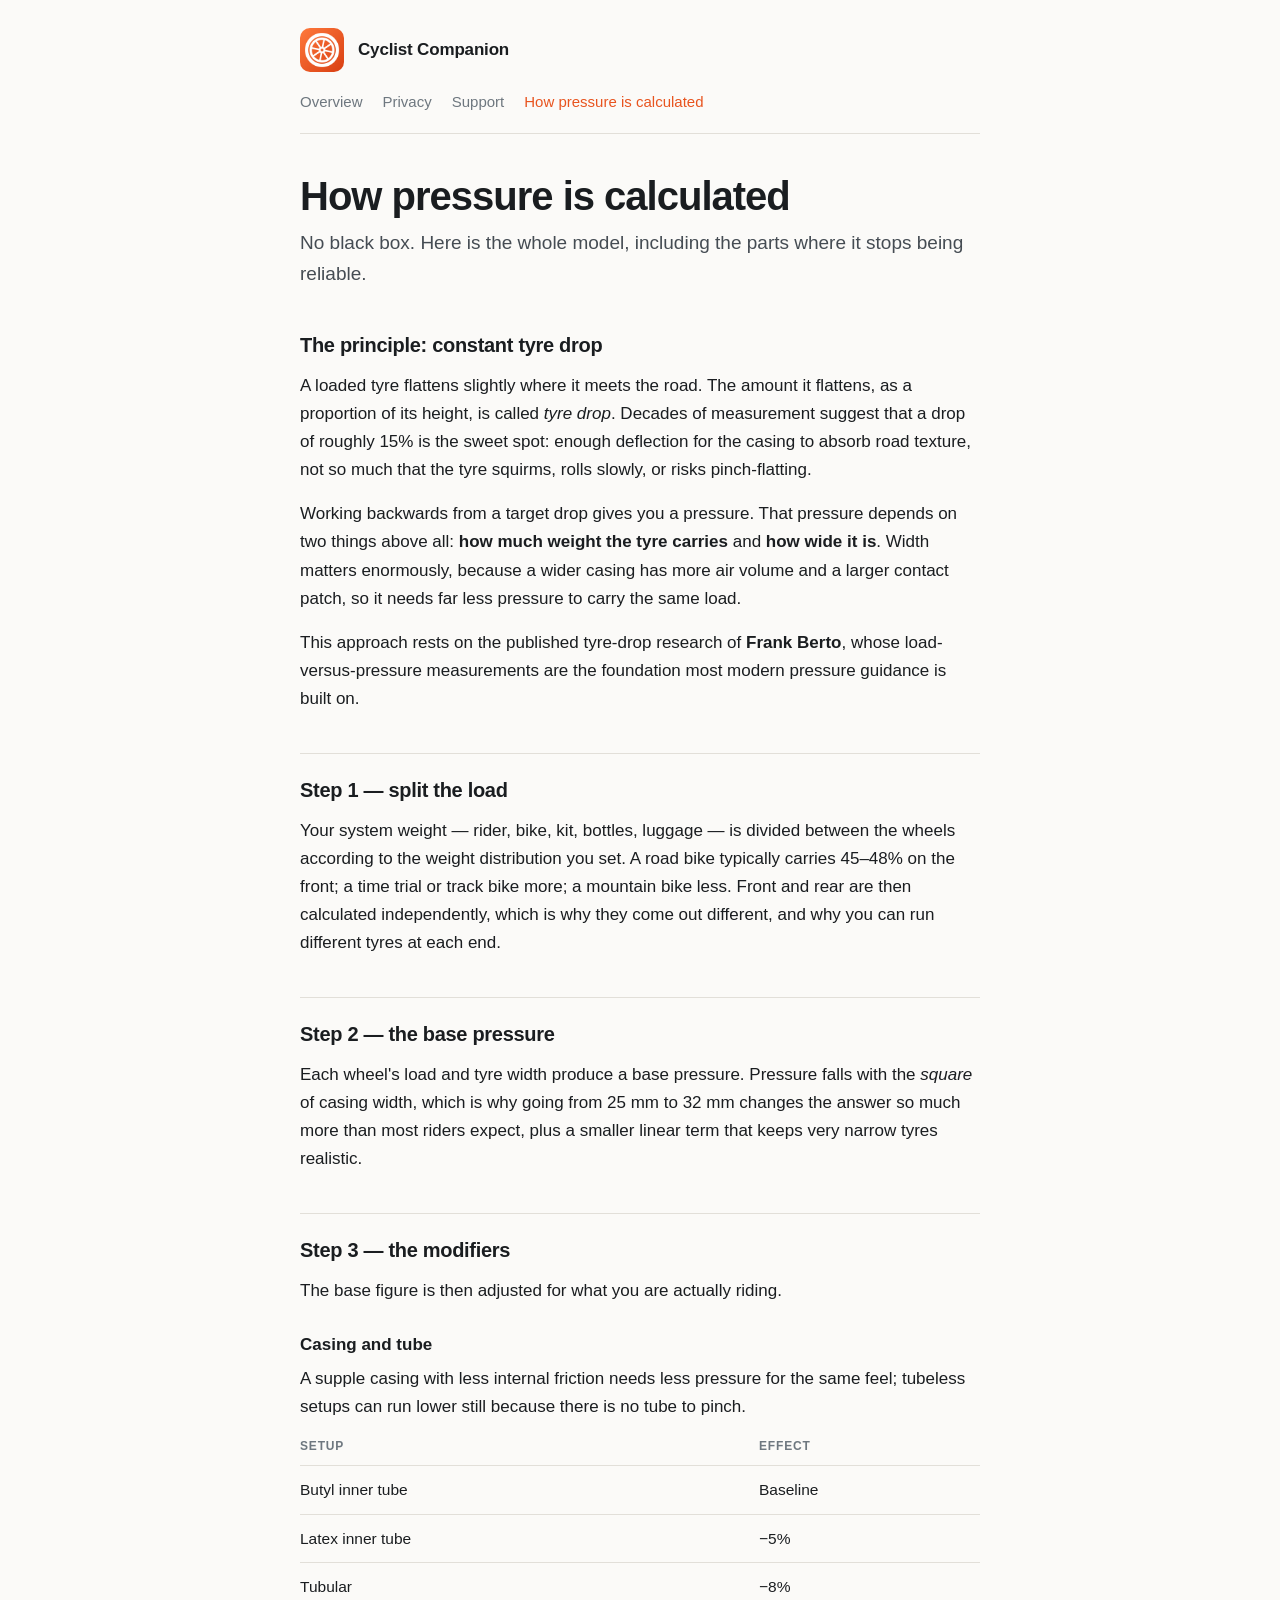
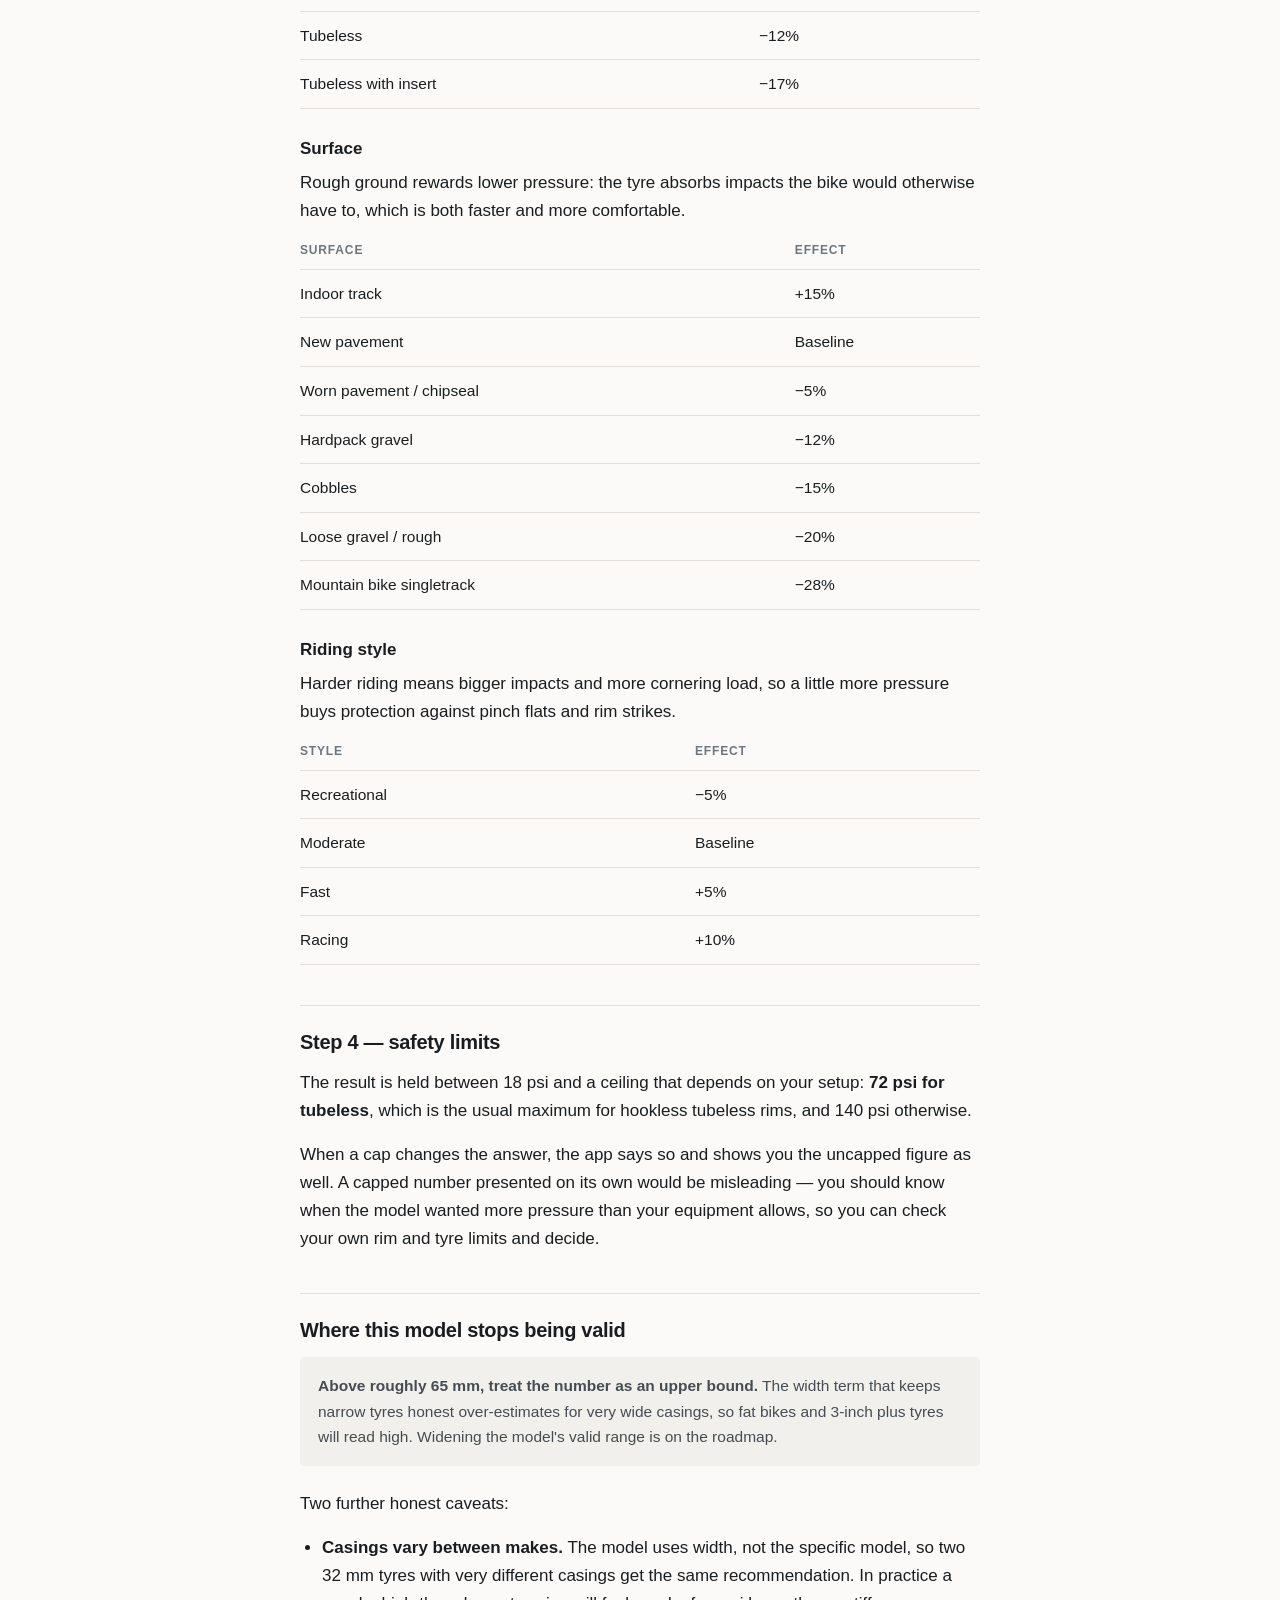
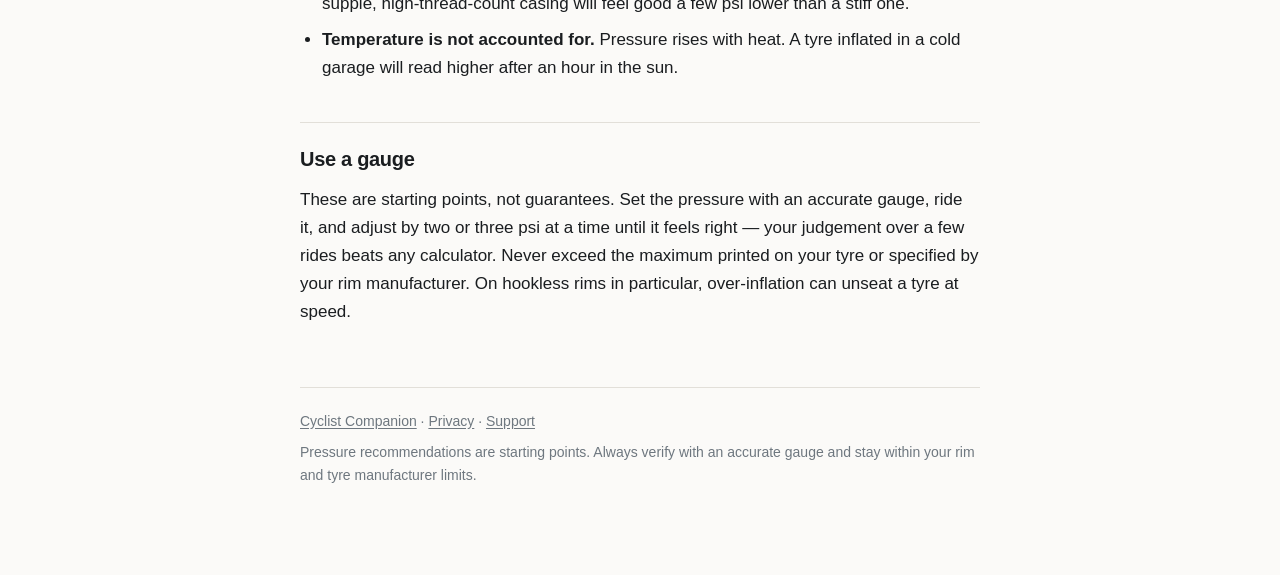
==== methodology/index.html @ 9f31f2f0 "Privacy policy, support and methodology pages The public site for Cyclist Companion, serving the two" ====
<!doctype html>
<html lang="en">
<head>
<meta charset="utf-8">
<meta name="viewport" content="width=device-width, initial-scale=1">
<title>How pressure is calculated — Cyclist Companion</title>
<meta name="description" content="The tyre pressure model behind Cyclist Companion, in full: constant tyre drop, the casing and surface modifiers, and where the model stops being valid.">
<link rel="icon" href="../assets/favicon.png">
<link rel="stylesheet" href="../assets/style.css">
</head>
<body>
<div class="wrap">

<header class="site">
  <img src="../assets/icon.png" alt="">
  <a class="home" href="../">Cyclist Companion</a>
</header>
<nav class="site">
  <a href="../">Overview</a>
  <a href="../privacy/">Privacy</a>
  <a href="../support/">Support</a>
  <a href="../methodology/" aria-current="page">How pressure is calculated</a>
</nav>

<h1>How pressure is calculated</h1>
<p class="lede">No black box. Here is the whole model, including the parts where
it stops being reliable.</p>

<h2>The principle: constant tyre drop</h2>
<p>A loaded tyre flattens slightly where it meets the road. The amount it
flattens, as a proportion of its height, is called <em>tyre drop</em>. Decades
of measurement suggest that a drop of roughly 15% is the sweet spot: enough
deflection for the casing to absorb road texture, not so much that the tyre
squirms, rolls slowly, or risks pinch-flatting.</p>
<p>Working backwards from a target drop gives you a pressure. That pressure
depends on two things above all: <strong>how much weight the tyre carries</strong>
and <strong>how wide it is</strong>. Width matters enormously, because a wider
casing has more air volume and a larger contact patch, so it needs far less
pressure to carry the same load.</p>
<p>This approach rests on the published tyre-drop research of
<strong>Frank Berto</strong>, whose load-versus-pressure measurements are the
foundation most modern pressure guidance is built on.</p>

<h2>Step 1 — split the load</h2>
<p>Your system weight — rider, bike, kit, bottles, luggage — is divided between
the wheels according to the weight distribution you set. A road bike typically
carries 45&ndash;48% on the front; a time trial or track bike more; a mountain
bike less. Front and rear are then calculated independently, which is why they
come out different, and why you can run different tyres at each end.</p>

<h2>Step 2 — the base pressure</h2>
<p>Each wheel's load and tyre width produce a base pressure. Pressure falls with
the <em>square</em> of casing width, which is why going from 25 mm to 32 mm
changes the answer so much more than most riders expect, plus a smaller linear
term that keeps very narrow tyres realistic.</p>

<h2>Step 3 — the modifiers</h2>
<p>The base figure is then adjusted for what you are actually riding.</p>

<h3>Casing and tube</h3>
<p>A supple casing with less internal friction needs less pressure for the same
feel; tubeless setups can run lower still because there is no tube to pinch.</p>
<table>
  <tr><th>Setup</th><th>Effect</th></tr>
  <tr><td>Butyl inner tube</td><td>Baseline</td></tr>
  <tr><td>Latex inner tube</td><td>−5%</td></tr>
  <tr><td>Tubular</td><td>−8%</td></tr>
  <tr><td>Tubeless</td><td>−12%</td></tr>
  <tr><td>Tubeless with insert</td><td>−17%</td></tr>
</table>

<h3>Surface</h3>
<p>Rough ground rewards lower pressure: the tyre absorbs impacts the bike would
otherwise have to, which is both faster and more comfortable.</p>
<table>
  <tr><th>Surface</th><th>Effect</th></tr>
  <tr><td>Indoor track</td><td>+15%</td></tr>
  <tr><td>New pavement</td><td>Baseline</td></tr>
  <tr><td>Worn pavement / chipseal</td><td>−5%</td></tr>
  <tr><td>Hardpack gravel</td><td>−12%</td></tr>
  <tr><td>Cobbles</td><td>−15%</td></tr>
  <tr><td>Loose gravel / rough</td><td>−20%</td></tr>
  <tr><td>Mountain bike singletrack</td><td>−28%</td></tr>
</table>

<h3>Riding style</h3>
<p>Harder riding means bigger impacts and more cornering load, so a little more
pressure buys protection against pinch flats and rim strikes.</p>
<table>
  <tr><th>Style</th><th>Effect</th></tr>
  <tr><td>Recreational</td><td>−5%</td></tr>
  <tr><td>Moderate</td><td>Baseline</td></tr>
  <tr><td>Fast</td><td>+5%</td></tr>
  <tr><td>Racing</td><td>+10%</td></tr>
</table>

<h2>Step 4 — safety limits</h2>
<p>The result is held between 18 psi and a ceiling that depends on your setup:
<strong>72 psi for tubeless</strong>, which is the usual maximum for hookless
tubeless rims, and 140 psi otherwise.</p>
<p>When a cap changes the answer, the app says so and shows you the uncapped
figure as well. A capped number presented on its own would be misleading — you
should know when the model wanted more pressure than your equipment allows, so
you can check your own rim and tyre limits and decide.</p>

<h2>Where this model stops being valid</h2>
<div class="note">
  <p><strong>Above roughly 65 mm, treat the number as an upper bound.</strong>
  The width term that keeps narrow tyres honest over-estimates for very wide
  casings, so fat bikes and 3-inch plus tyres will read high. Widening the
  model's valid range is on the roadmap.</p>
</div>
<p>Two further honest caveats:</p>
<ul>
  <li><strong>Casings vary between makes.</strong> The model uses width, not the
  specific model, so two 32 mm tyres with very different casings get the same
  recommendation. In practice a supple, high-thread-count casing will feel good
  a few psi lower than a stiff one.</li>
  <li><strong>Temperature is not accounted for.</strong> Pressure rises with
  heat. A tyre inflated in a cold garage will read higher after an hour in
  the sun.</li>
</ul>

<h2>Use a gauge</h2>
<p>These are starting points, not guarantees. Set the pressure with an accurate
gauge, ride it, and adjust by two or three psi at a time until it feels right —
your judgement over a few rides beats any calculator. Never exceed the maximum
printed on your tyre or specified by your rim manufacturer. On hookless rims in
particular, over-inflation can unseat a tyre at speed.</p>

<footer class="site">
  <p><a href="../">Cyclist Companion</a> &middot; <a href="../privacy/">Privacy</a> &middot; <a href="../support/">Support</a></p>
  <p>Pressure recommendations are starting points. Always verify with an accurate gauge and stay within your rim and tyre manufacturer limits.</p>
</footer>

</div>
</body>
</html>
---- assets/style.css ----
/* Cyclist Companion — site styles.
   No build step, no fonts to fetch, no JavaScript. */

:root {
  --brand: #E8541F;
  --brand-ink: #FFFFFF;
  --ground: #FBFAF8;
  --surface: #FFFFFF;
  --ink: #1A1D20;
  --ink-2: #454C53;
  --ink-3: #6E777F;
  --rule: #E2DFD9;
  --sunk: #F2F0EC;
  --good: #1F6B4C;
}

@media (prefers-color-scheme: dark) {
  :root {
    --brand: #FF8A54;
    --brand-ink: #1A1D20;
    --ground: #131619;
    --surface: #1A1E22;
    --ink: #E9EBED;
    --ink-2: #B4BCC3;
    --ink-3: #8A939B;
    --rule: #2B3137;
    --sunk: #21262B;
    --good: #6FC49C;
  }
}

* { box-sizing: border-box; }

html { -webkit-text-size-adjust: 100%; }

body {
  margin: 0;
  padding: 0 20px 80px;
  background: var(--ground);
  color: var(--ink);
  font: 17px/1.65 -apple-system, BlinkMacSystemFont, "Segoe UI", Roboto,
        Helvetica, Arial, sans-serif;
  -webkit-font-smoothing: antialiased;
}

.wrap { max-width: 680px; margin: 0 auto; }

/* header */
header.site {
  display: flex;
  align-items: center;
  gap: 14px;
  padding: 28px 0 0;
}
header.site img { width: 44px; height: 44px; border-radius: 10px; display: block; }
header.site a.home {
  font-weight: 600;
  font-size: 17px;
  color: var(--ink);
  text-decoration: none;
  letter-spacing: -.01em;
}
header.site a.home:hover { color: var(--brand); }

nav.site {
  display: flex;
  flex-wrap: wrap;
  gap: 6px 20px;
  padding: 18px 0 0;
  border-bottom: 1px solid var(--rule);
  padding-bottom: 18px;
  margin-bottom: 40px;
  font-size: 15px;
}
nav.site a { color: var(--ink-3); text-decoration: none; }
nav.site a:hover, nav.site a[aria-current="page"] { color: var(--brand); }

/* type */
h1 {
  font-size: clamp(30px, 6vw, 40px);
  line-height: 1.12;
  letter-spacing: -.025em;
  margin: 0 0 8px;
}
h2 {
  font-size: 20px;
  letter-spacing: -.015em;
  margin: 40px 0 10px;
  padding-top: 20px;
  border-top: 1px solid var(--rule);
}
h2:first-of-type { border-top: 0; padding-top: 0; }
h3 { font-size: 17px; margin: 26px 0 6px; }
p { margin: 0 0 16px; }
.lede { font-size: 19px; color: var(--ink-2); margin-bottom: 30px; }
.meta { font-size: 14px; color: var(--ink-3); margin: 0 0 34px; }
ul, ol { padding-left: 22px; margin: 0 0 16px; }
li { margin-bottom: 8px; }
strong { font-weight: 600; }
a { color: var(--brand); text-underline-offset: 2px; }
a:focus-visible { outline: 2px solid var(--brand); outline-offset: 2px; border-radius: 2px; }
code {
  font: 14px/1.5 ui-monospace, SFMono-Regular, Menlo, monospace;
  background: var(--sunk);
  padding: 2px 6px;
  border-radius: 3px;
}

/* the headline claim on the privacy page */
.claim {
  background: var(--surface);
  border: 1px solid var(--rule);
  border-left: 4px solid var(--good);
  padding: 20px 22px;
  margin: 0 0 32px;
  border-radius: 4px;
}
.claim p { margin: 0; font-size: 19px; font-weight: 600; letter-spacing: -.01em; }
.claim p + p { margin-top: 10px; font-size: 16px; font-weight: 400; color: var(--ink-2); }

.note {
  background: var(--sunk);
  border-radius: 4px;
  padding: 16px 18px;
  margin: 0 0 24px;
  font-size: 15.5px;
  color: var(--ink-2);
}
.note :last-child { margin-bottom: 0; }

/* feature grid on the home page */
.cards {
  display: grid;
  grid-template-columns: repeat(auto-fit, minmax(240px, 1fr));
  gap: 14px;
  margin: 0 0 34px;
}
.card {
  background: var(--surface);
  border: 1px solid var(--rule);
  border-radius: 6px;
  padding: 18px 20px;
}
.card h3 { margin: 0 0 6px; font-size: 16px; }
.card p { margin: 0; font-size: 15px; color: var(--ink-2); }

/* FAQ */
details {
  border-bottom: 1px solid var(--rule);
  padding: 4px 0;
}
summary {
  cursor: pointer;
  padding: 13px 0;
  font-weight: 600;
  font-size: 16.5px;
  list-style: none;
}
summary::-webkit-details-marker { display: none; }
summary::before { content: "+"; color: var(--brand); font-weight: 600; margin-right: 10px; }
details[open] summary::before { content: "\2013"; }
details[open] > :not(summary) { margin-left: 26px; }
details p:last-child { padding-bottom: 8px; }

table { border-collapse: collapse; width: 100%; font-size: 15.5px; margin: 0 0 20px; }
th {
  text-align: left; font-size: 12px; text-transform: uppercase;
  letter-spacing: .07em; color: var(--ink-3); font-weight: 600;
  padding: 0 12px 8px 0; border-bottom: 1px solid var(--rule);
}
td { padding: 11px 12px 11px 0; border-bottom: 1px solid var(--rule); vertical-align: top; }
td:first-child { font-weight: 500; }

footer.site {
  margin-top: 60px;
  padding-top: 22px;
  border-top: 1px solid var(--rule);
  font-size: 14px;
  color: var(--ink-3);
}
footer.site a { color: var(--ink-3); }
footer.site a:hover { color: var(--brand); }
footer.site p { margin: 0 0 8px; }

@media (prefers-reduced-motion: reduce) {
  * { transition: none !important; animation: none !important; }
}
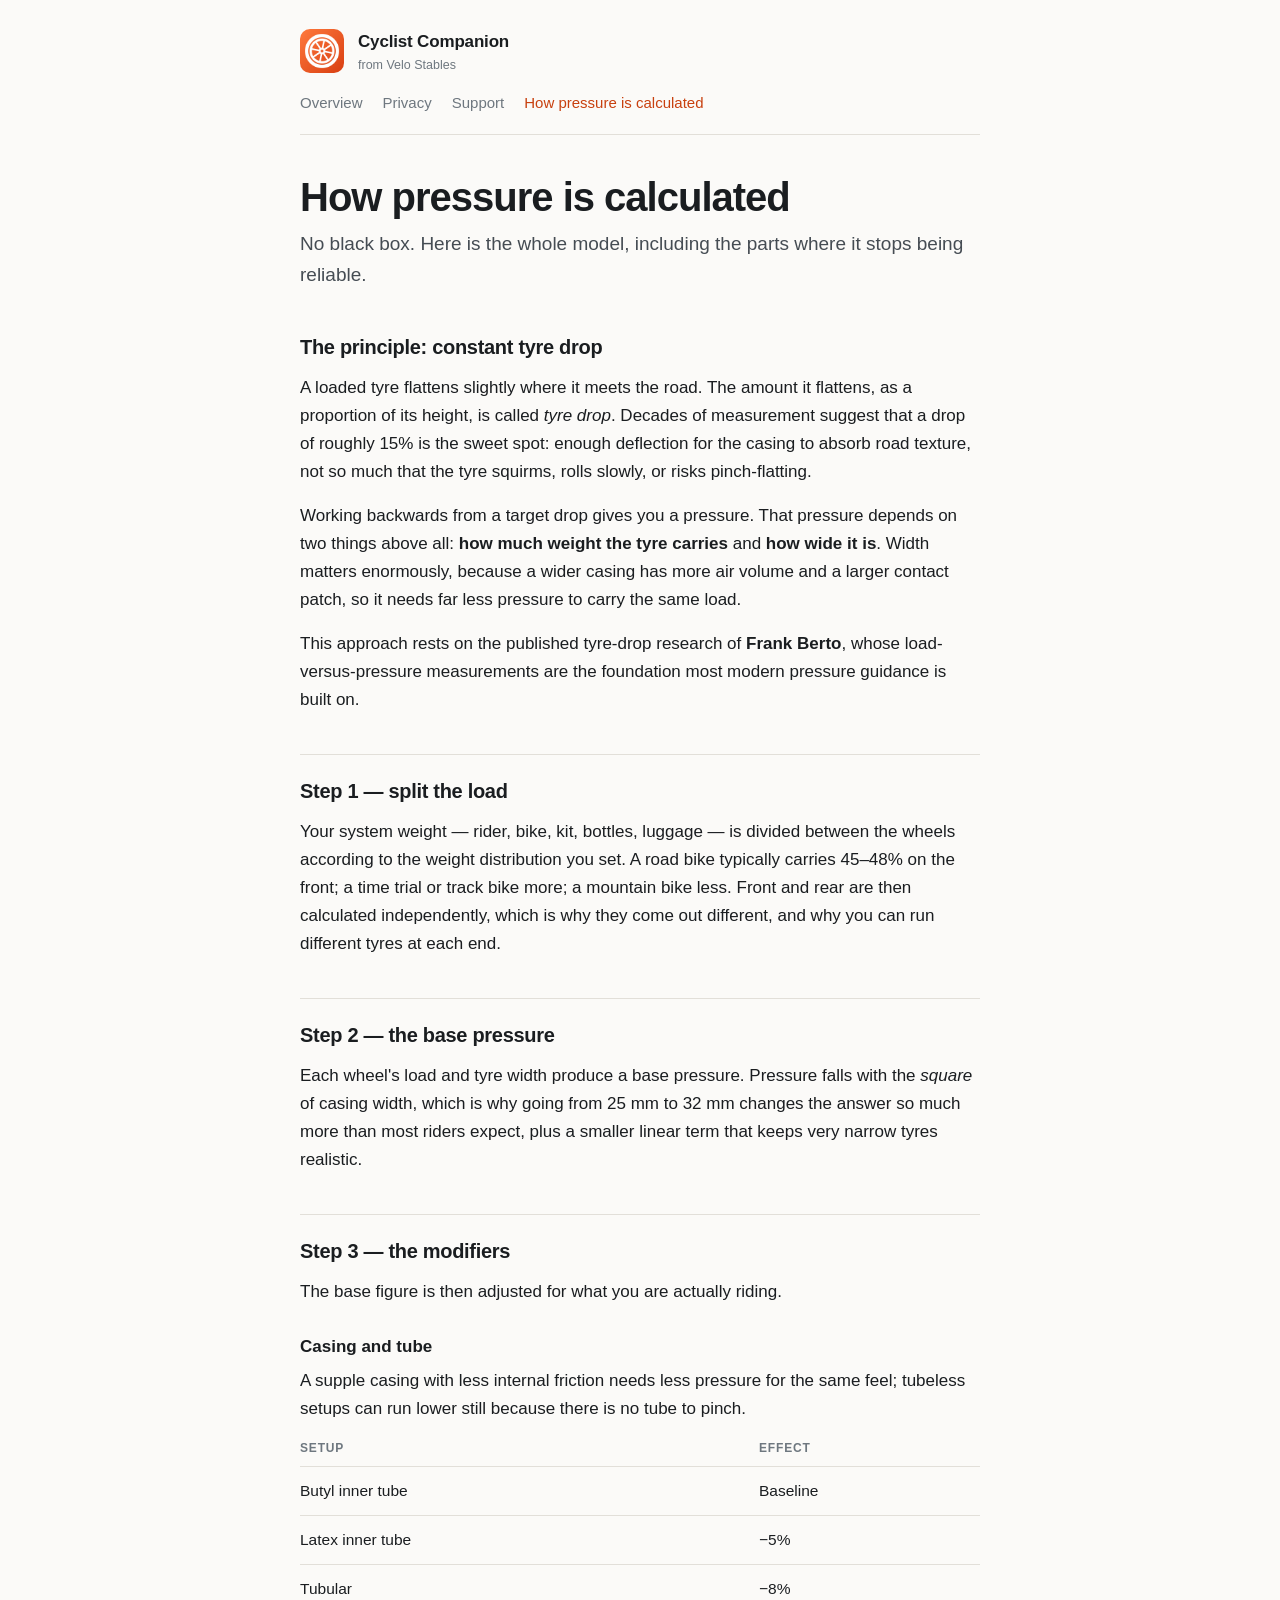
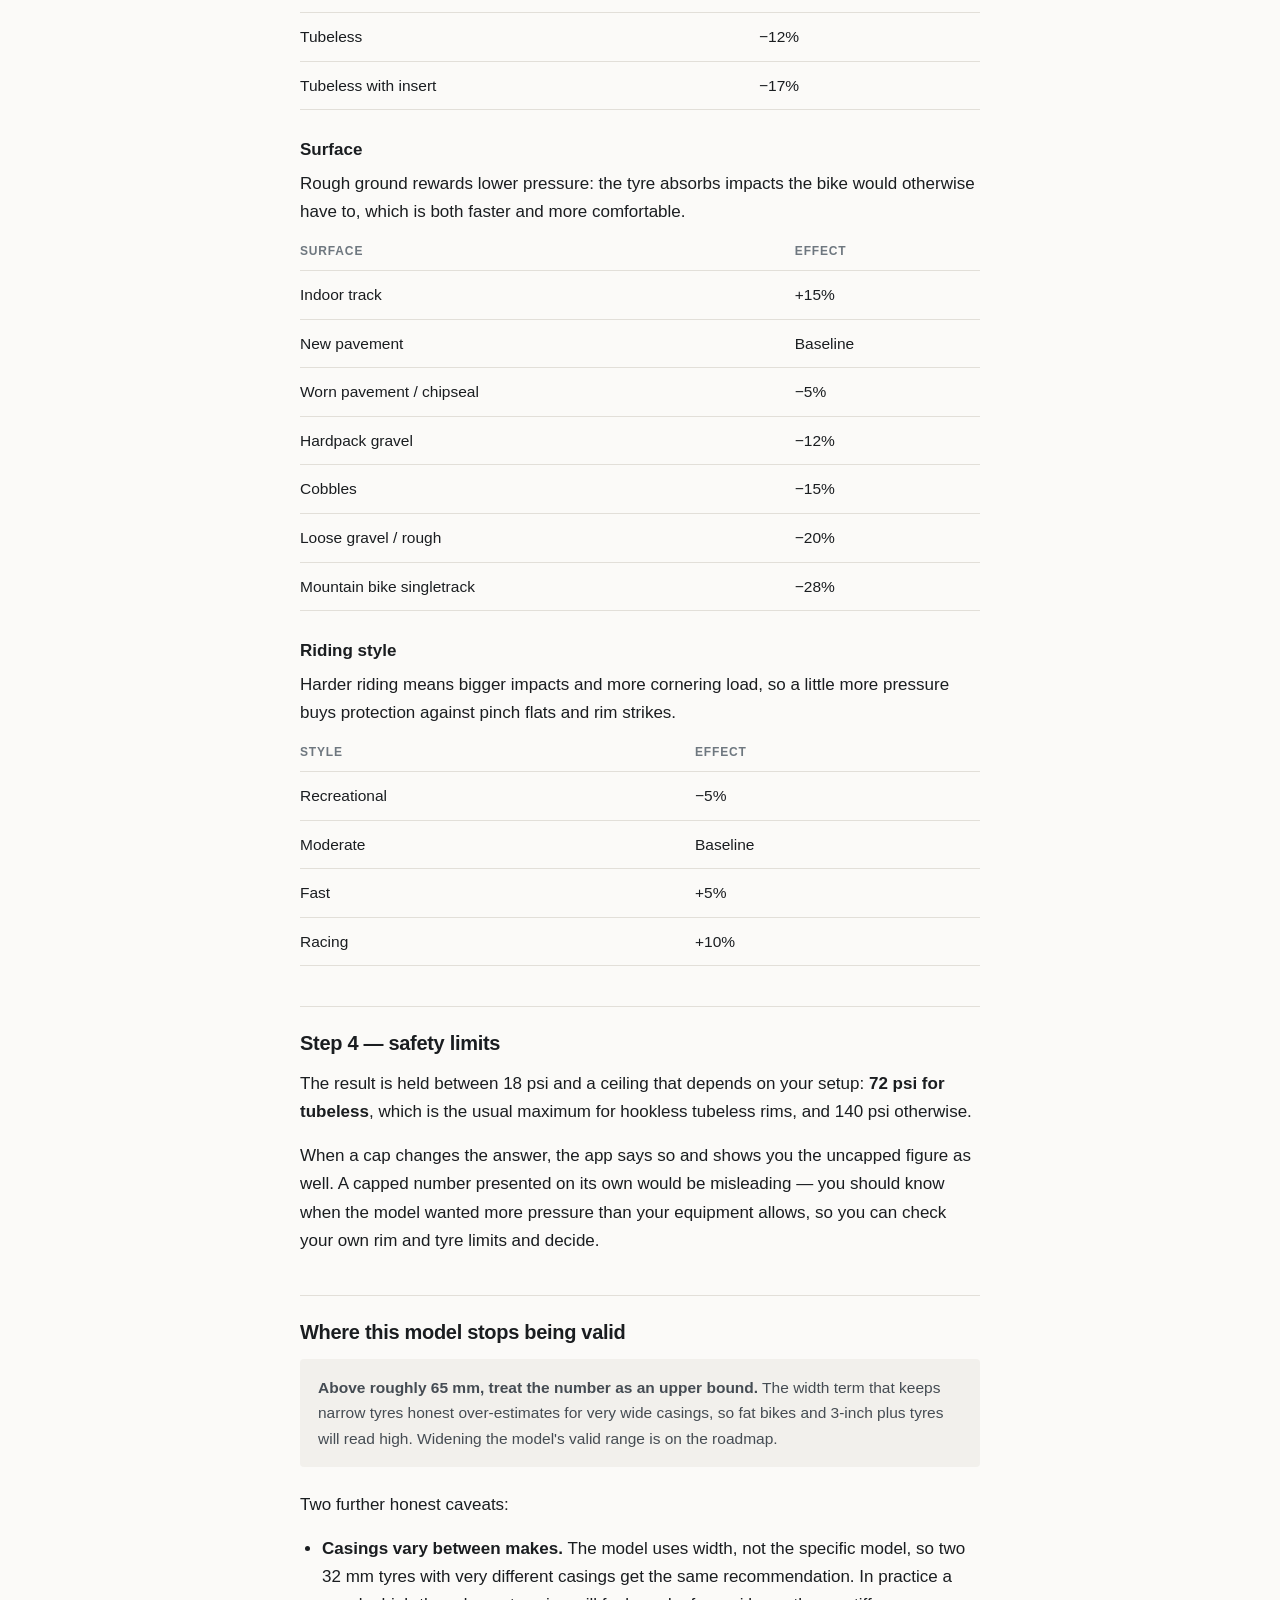
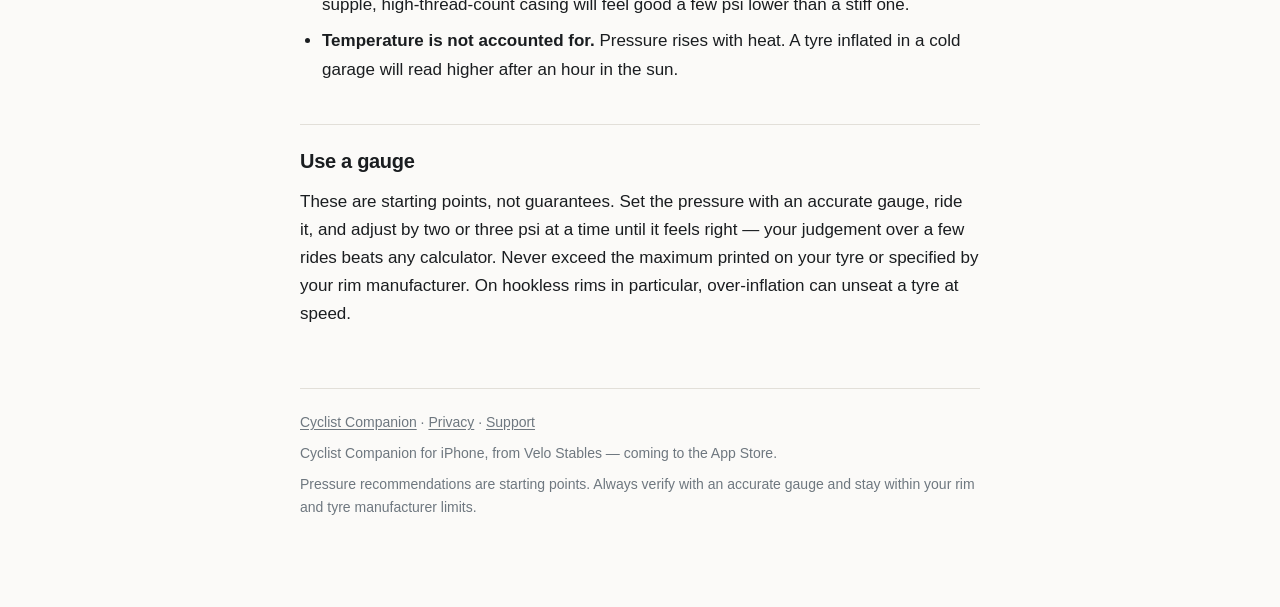
==== commit 984a452a: "Show the product, and give the site somewhere to send people The site was a well-written document wi" ====
--- a/methodology/index.html
+++ b/methodology/index.html
@@ -7,13 +7,28 @@
 <meta name="description" content="The tyre pressure model behind Cyclist Companion, in full: constant tyre drop, the casing and surface modifiers, and where the model stops being valid.">
 <link rel="icon" href="../assets/favicon.png">
 <link rel="stylesheet" href="../assets/style.css">
+<link rel="canonical" href="https://cc.velostables.com/methodology/">
+<meta name="theme-color" content="#C8400F">
+<meta property="og:type" content="website">
+<meta property="og:site_name" content="Cyclist Companion">
+<meta property="og:title" content="How pressure is calculated — Cyclist Companion">
+<meta property="og:description" content="The tyre pressure model behind Cyclist Companion, in full: constant tyre drop, the modifiers, and where the model stops being valid.">
+<meta property="og:url" content="https://cc.velostables.com/methodology/">
+<meta property="og:image" content="https://cc.velostables.com/assets/og.png">
+<meta property="og:image:width" content="1200">
+<meta property="og:image:height" content="630">
+<meta property="og:image:alt" content="The Cyclist Companion app icon beside an iPhone showing the tyre pressure screen: 27.7 psi front, 30.6 psi rear.">
+<meta name="twitter:card" content="summary_large_image">
 </head>
 <body>
 <div class="wrap">
 
 <header class="site">
   <img src="../assets/icon.png" alt="">
-  <a class="home" href="../">Cyclist Companion</a>
+  <span class="brandblock">
+    <a class="home" href="../">Cyclist Companion</a>
+    <span class="publisher">from Velo Stables</span>
+  </span>
 </header>
 <nav class="site">
   <a href="../">Overview</a>
@@ -130,6 +145,7 @@
 
 <footer class="site">
   <p><a href="../">Cyclist Companion</a> &middot; <a href="../privacy/">Privacy</a> &middot; <a href="../support/">Support</a></p>
+  <!-- STORE-LINK --><p>Cyclist Companion for iPhone, from Velo Stables — coming to the App Store.</p>
   <p>Pressure recommendations are starting points. Always verify with an accurate gauge and stay within your rim and tyre manufacturer limits.</p>
 </footer>
 
--- a/assets/style.css
+++ b/assets/style.css
@@ -2,7 +2,11 @@
    No build step, no fonts to fetch, no JavaScript. */
 
 :root {
-  --brand: #E8541F;
+  /* Action orange. 5.00:1 on white, so it can carry link and button text.
+     The identity orange #E8541F (the icon's field) fails AA at 3.6:1 and is
+     therefore never used for text — it lives in the icon and the social card. */
+  --brand: #C8400F;
+  --brand-deep: #9E2B07;
   --brand-ink: #FFFFFF;
   --ground: #FBFAF8;
   --surface: #FFFFFF;
@@ -17,6 +21,7 @@
 @media (prefers-color-scheme: dark) {
   :root {
     --brand: #FF8A54;
+    --brand-deep: #FFA470;
     --brand-ink: #1A1D20;
     --ground: #131619;
     --surface: #1A1E22;
@@ -185,3 +190,52 @@
 @media (prefers-reduced-motion: reduce) {
   * { transition: none !important; animation: none !important; }
 }
+
+
+/* --------------------------------------------------------------------------
+   Home page hero: the product, shown rather than described.
+   -------------------------------------------------------------------------- */
+.hero { display: grid; gap: 30px; margin-bottom: 38px; }
+@media (min-width: 720px) {
+  .hero { grid-template-columns: 1fr 236px; gap: 34px; align-items: start; }
+}
+.hero h1 { margin-bottom: 10px; }
+.hero .lede { margin-bottom: 22px; }
+
+.device {
+  background: #17130F;
+  border-radius: 30px;
+  padding: 7px;
+  line-height: 0;
+  box-shadow: 0 1px 2px rgba(20,17,15,.24), 0 22px 44px -22px rgba(20,17,15,.5);
+}
+.device img { width: 100%; height: auto; display: block; border-radius: 23px; }
+@media (max-width: 719px) {
+  .hero-shot { max-width: 236px; }
+}
+
+/* Store call to action */
+.cta { display: flex; flex-wrap: wrap; align-items: center; gap: 12px; margin: 0 0 14px; }
+.cta-btn {
+  display: inline-flex; align-items: center; gap: 9px;
+  background: var(--brand); color: var(--brand-ink);
+  font-weight: 600; font-size: 16px; text-decoration: none;
+  padding: 13px 22px; border-radius: 11px;
+}
+.cta-btn:hover { background: var(--brand-deep); }
+.cta-soon {
+  display: inline-flex; align-items: center; gap: 9px;
+  border: 1.5px solid var(--rule); border-radius: 11px;
+  color: var(--ink-2); font-weight: 600; font-size: 15px;
+  padding: 11px 18px;
+}
+.cta-soon::before {
+  content: ""; width: 8px; height: 8px; border-radius: 50%;
+  background: var(--brand); flex: none;
+}
+.aka { font-size: 14.5px; color: var(--ink-3); margin: 0; }
+.aka strong { color: var(--ink-2); font-weight: 600; }
+
+/* Publisher line beside the wordmark */
+header.site .brandblock { display: flex; flex-direction: column; gap: 1px; min-width: 0; }
+header.site .publisher { font-size: 12.5px; line-height: 1.3; color: var(--ink-3); }
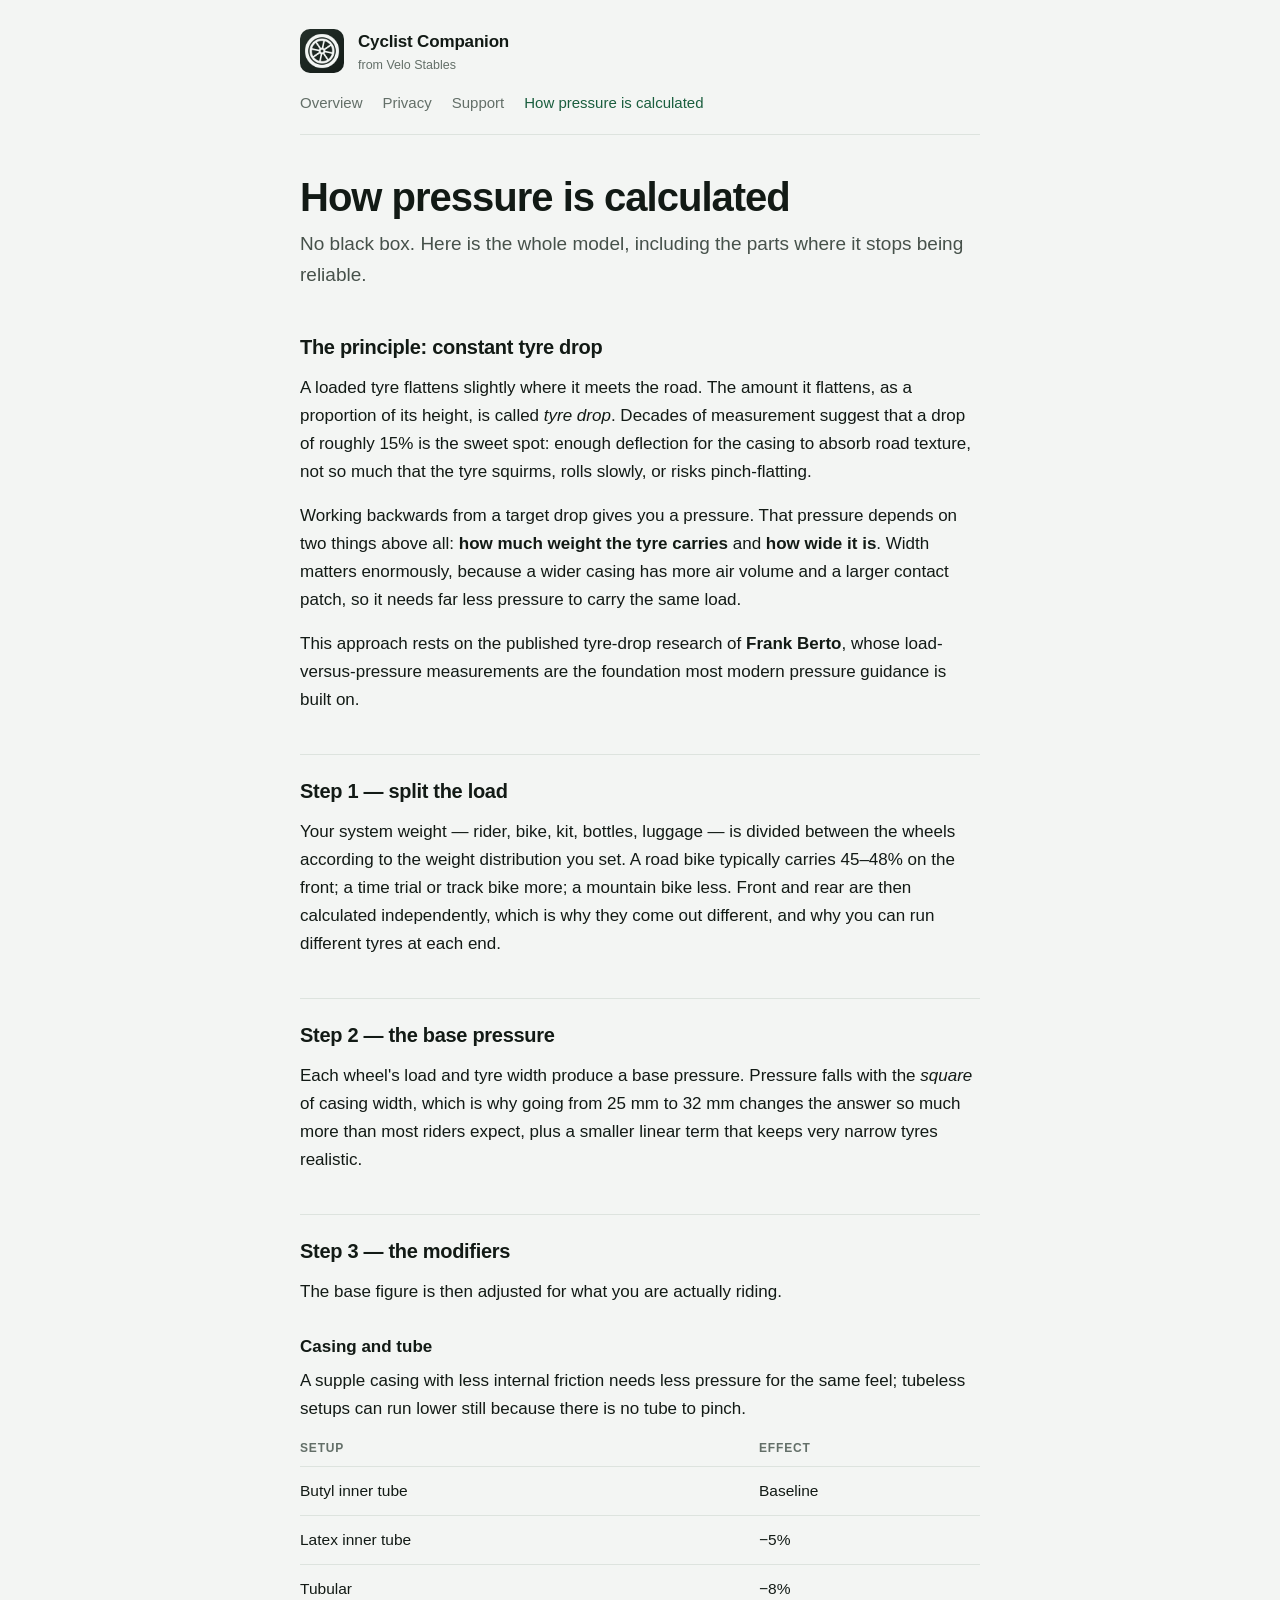
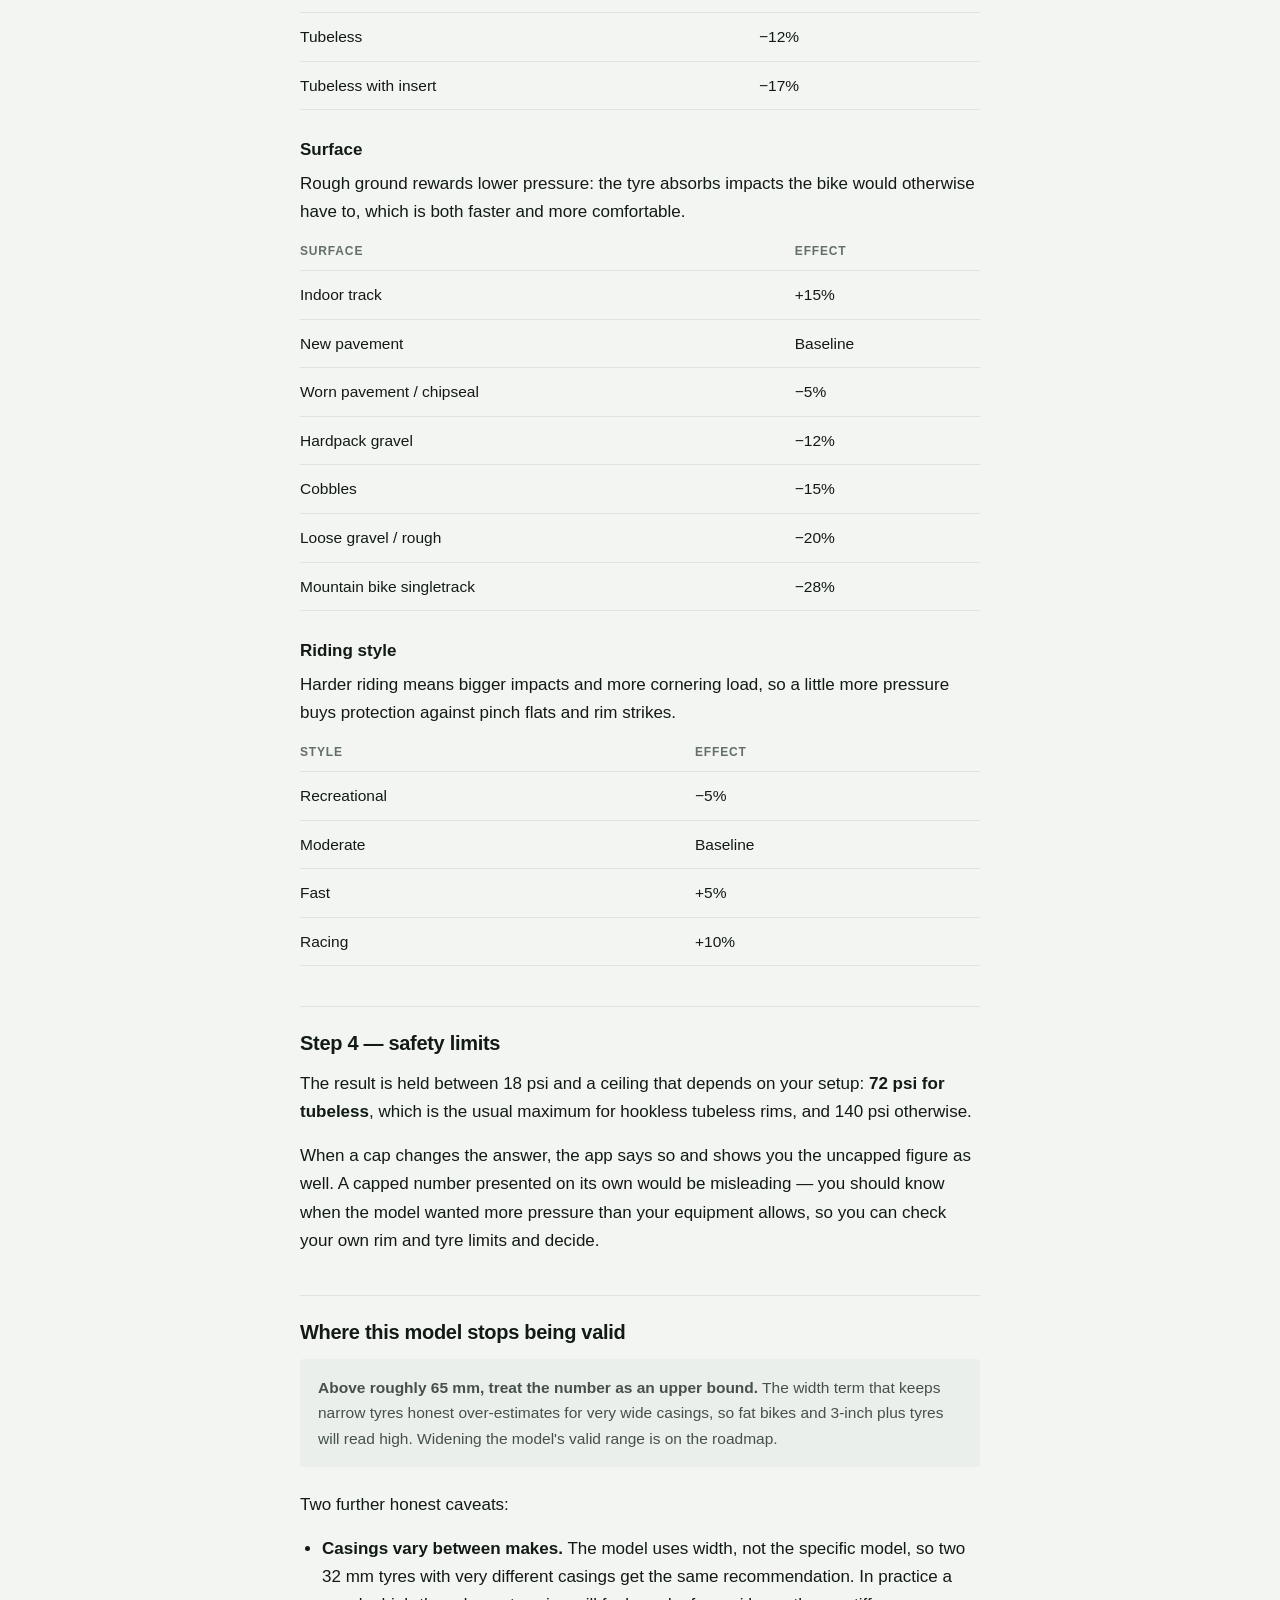
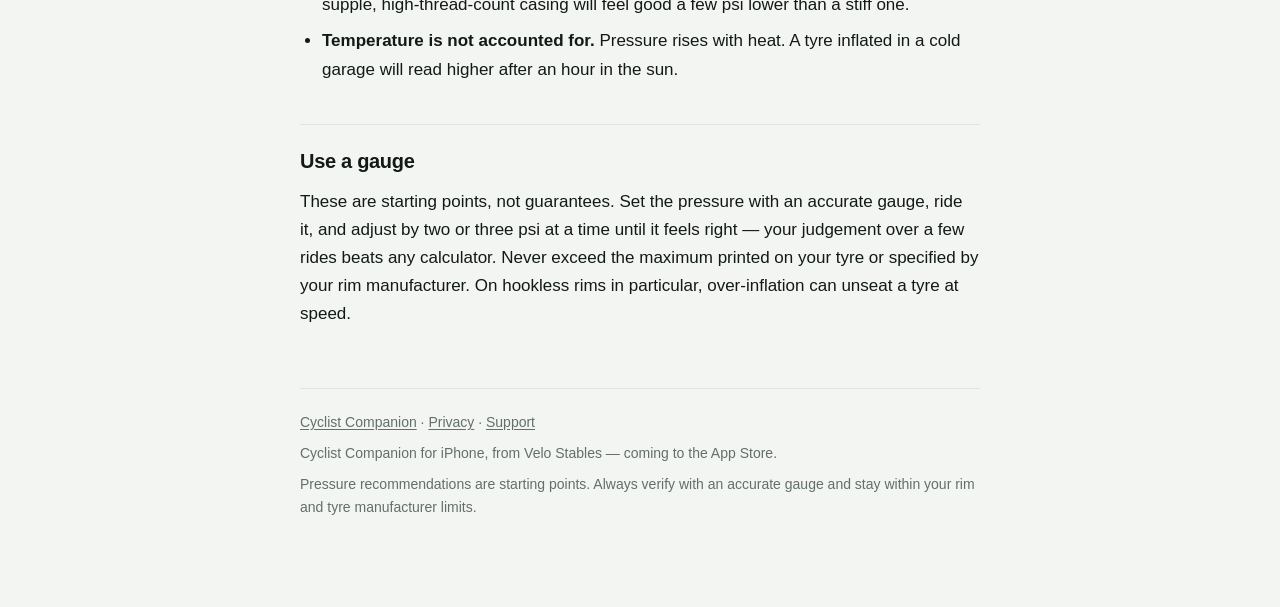
==== commit 7e212600: "Match the site to Zinc and Racing Green The app repalettes in build 6 and the site was still the ora" ====
--- a/methodology/index.html
+++ b/methodology/index.html
@@ -8,7 +8,7 @@
 <link rel="icon" href="../assets/favicon.png">
 <link rel="stylesheet" href="../assets/style.css">
 <link rel="canonical" href="https://cc.velostables.com/methodology/">
-<meta name="theme-color" content="#C8400F">
+<meta name="theme-color" content="#1B2420">
 <meta property="og:type" content="website">
 <meta property="og:site_name" content="Cyclist Companion">
 <meta property="og:title" content="How pressure is calculated — Cyclist Companion">
--- a/assets/style.css
+++ b/assets/style.css
@@ -2,34 +2,39 @@
    No build step, no fonts to fetch, no JavaScript. */
 
 :root {
-  /* Action orange. 5.00:1 on white, so it can carry link and button text.
-     The identity orange #E8541F (the icon's field) fails AA at 3.6:1 and is
-     therefore never used for text — it lives in the icon and the social card. */
-  --brand: #C8400F;
-  --brand-deep: #9E2B07;
+  /* Zinc and Racing Green — the app's palette, matched.
+     The orange this replaced measured dE2000 3.6 from Strava's brand orange,
+     which is the same colour to anyone with both apps installed.
+     Accent 7.06:1 on the ground, 7.74:1 under white. */
+  --brand: #1A5E3E;
+  --brand-deep: #0F4429;
   --brand-ink: #FFFFFF;
-  --ground: #FBFAF8;
+  --chrome: #1B2420;
+  --ground: #F3F5F3;
   --surface: #FFFFFF;
-  --ink: #1A1D20;
-  --ink-2: #454C53;
-  --ink-3: #6E777F;
-  --rule: #E2DFD9;
-  --sunk: #F2F0EC;
+  --ink: #121A15;
+  --ink-2: #46514A;
+  /* 4.79:1. The previous tertiary ink measured 4.37:1 and carried the nav and
+     footer links, so it was under AA before this palette arrived. */
+  --ink-3: #636F68;
+  --rule: #DDE3DE;
+  --sunk: #EAEFEB;
   --good: #1F6B4C;
 }
 
 @media (prefers-color-scheme: dark) {
   :root {
-    --brand: #FF8A54;
-    --brand-deep: #FFA470;
-    --brand-ink: #1A1D20;
-    --ground: #131619;
-    --surface: #1A1E22;
-    --ink: #E9EBED;
-    --ink-2: #B4BCC3;
-    --ink-3: #8A939B;
-    --rule: #2B3137;
-    --sunk: #21262B;
+    --brand: #5FBF8F;
+    --brand-deep: #7FD0A5;
+    --brand-ink: #08130D;
+    --chrome: #0E1512;
+    --ground: #11150F;
+    --surface: #181D19;
+    --ink: #E4EAE6;
+    --ink-2: #AFBAB3;
+    --ink-3: #85908A;
+    --rule: #2A322C;
+    --sunk: #1F251F;
     --good: #6FC49C;
   }
 }
@@ -203,11 +208,11 @@
 .hero .lede { margin-bottom: 22px; }
 
 .device {
-  background: #17130F;
+  background: var(--chrome);
   border-radius: 30px;
   padding: 7px;
   line-height: 0;
-  box-shadow: 0 1px 2px rgba(20,17,15,.24), 0 22px 44px -22px rgba(20,17,15,.5);
+  box-shadow: 0 1px 2px rgba(12,18,15,.24), 0 22px 44px -22px rgba(12,18,15,.5);
 }
 .device img { width: 100%; height: auto; display: block; border-radius: 23px; }
 @media (max-width: 719px) {
